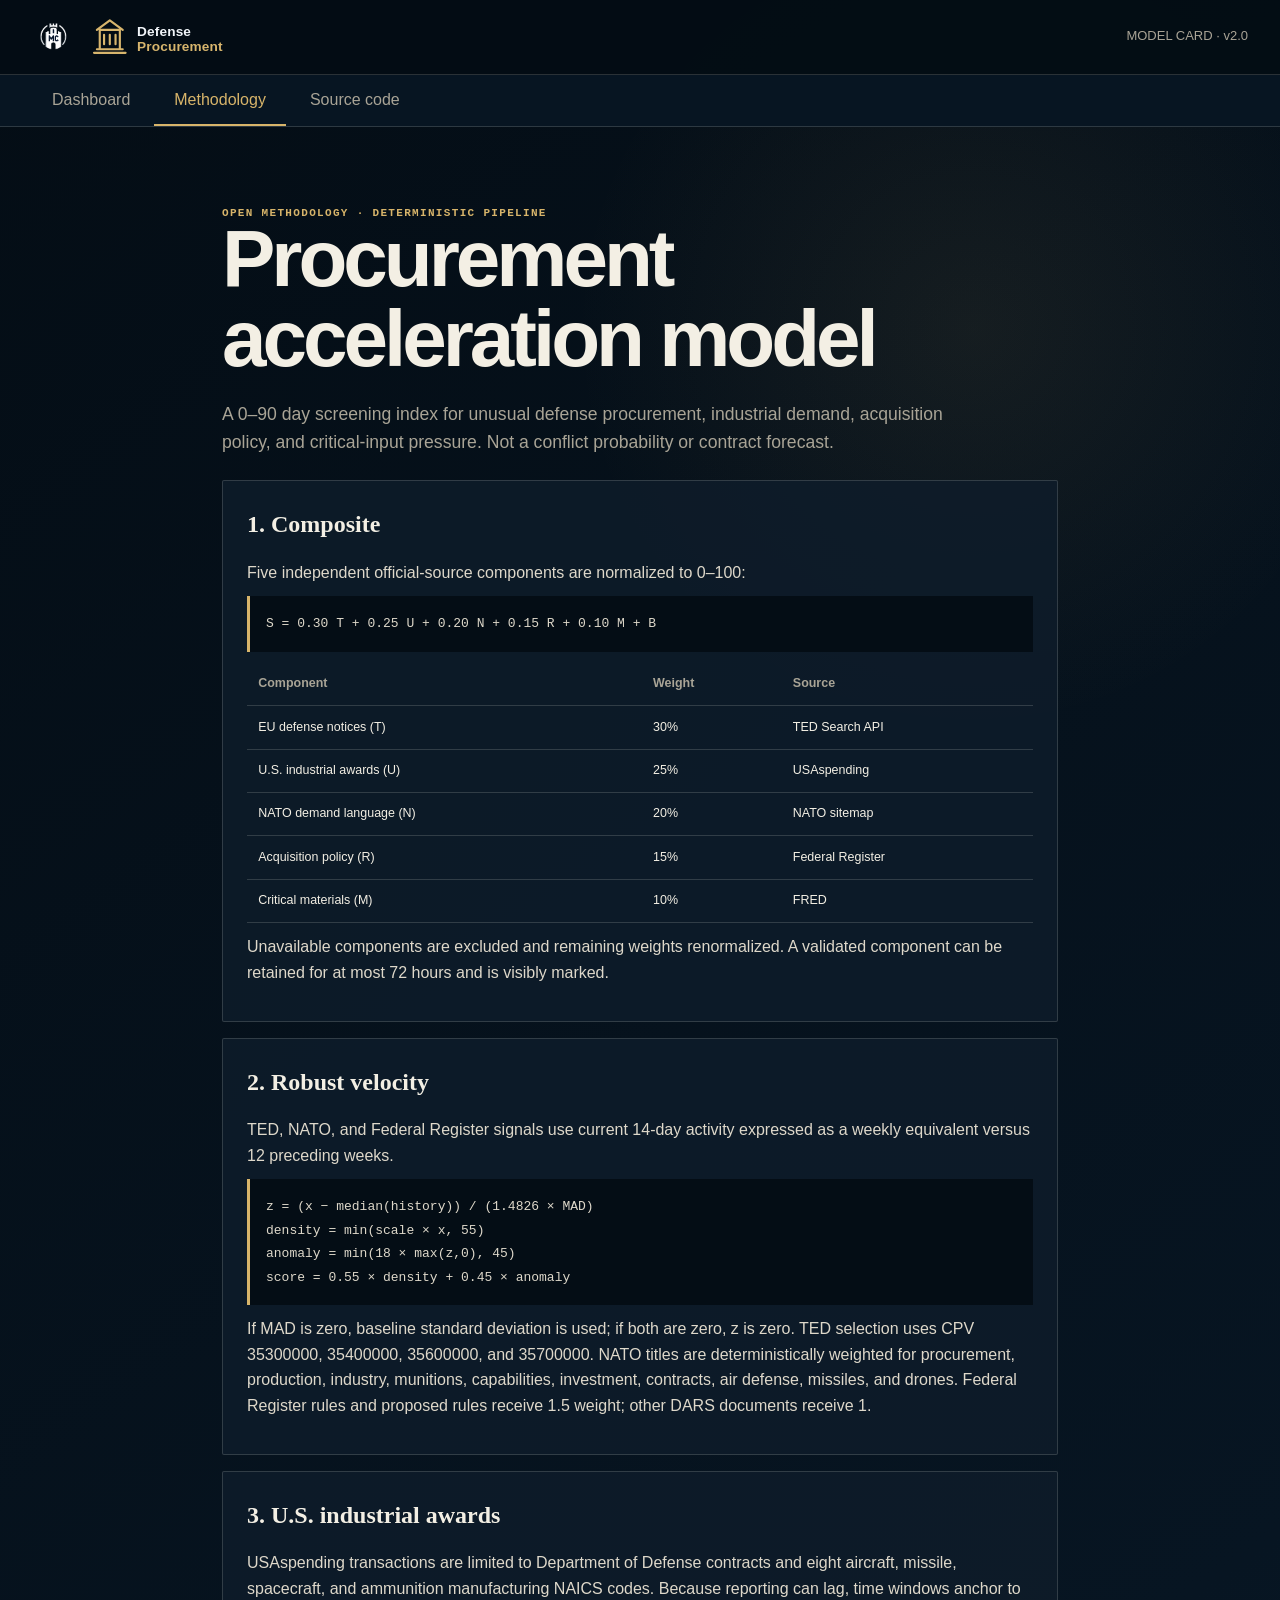
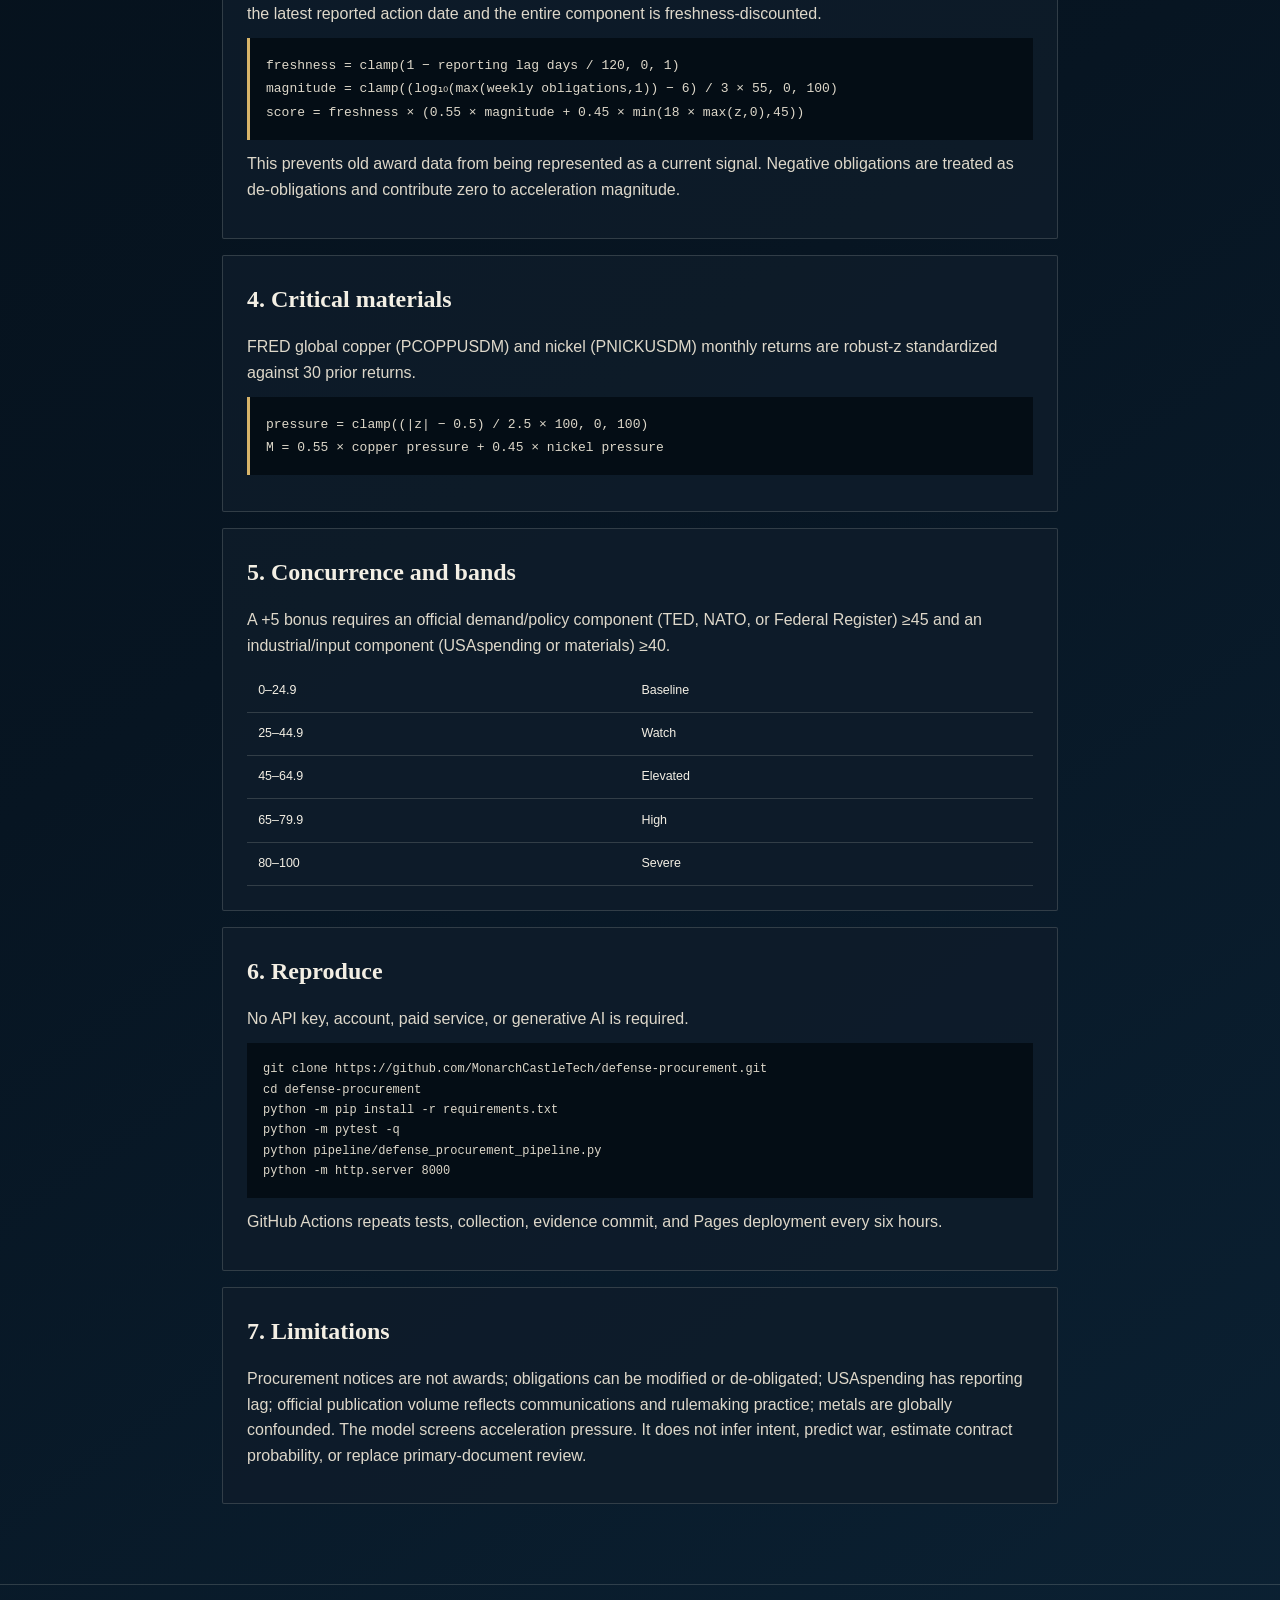
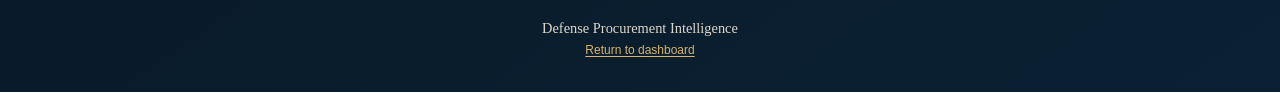
==== methodology/index.html @ 82b2d21a "feat: add autonomous procurement acceleration warning" ====
<!doctype html><html lang="en"><head><meta charset="utf-8"><meta name="viewport" content="width=device-width,initial-scale=1"><title>Methodology — Defense Procurement Intelligence</title><meta name="description" content="Reproducible methodology for defense procurement acceleration early warning."><link rel="icon" href="../assets/product-logo.svg" type="image/svg+xml"><link rel="stylesheet" href="../assets/style.css"><style>.method{max-width:900px}.method-hero{padding:3rem 0 1.5rem}.method-hero h1{font-size:clamp(2.5rem,7vw,5rem);line-height:1;letter-spacing:-.05em}.method-hero>p:last-child{color:var(--text-muted);font-size:1.1rem;max-width:760px;margin-top:1.3rem}.method section{margin-bottom:1rem}.method section h2{font-family:var(--font-serif);margin-bottom:1rem}.method section p,.method section li{color:var(--text-secondary);margin:.7rem 0}.formula{background:var(--bg-primary);border-left:3px solid var(--accent);padding:1rem;font:13px/1.8 var(--font-mono);overflow:auto}.method table{width:100%;border-collapse:collapse;min-width:600px}.method th,.method td{text-align:left;border-bottom:1px solid var(--border);padding:.7rem;font-size:.78rem}.method th{color:var(--text-muted)}.method pre{background:var(--bg-primary);padding:1rem;overflow:auto;color:var(--text-secondary);font:12px/1.7 var(--font-mono)}</style></head><body><header class="header"><a class="header-brand" href="../"><img class="brand-mark" src="../assets/mct-mark.png" alt="Monarch Castle Technologies"><img class="product-logo" src="../assets/product-logo.svg" alt="Defense Procurement Intelligence"></a><div class="header-meta">MODEL CARD · v2.0</div></header><nav class="nav-tabs"><a class="nav-tab" href="../">Dashboard</a><a class="nav-tab active" href="./">Methodology</a><a class="nav-tab" href="https://github.com/MonarchCastleTech/defense-procurement">Source code</a></nav>
<main class="main method"><header class="method-hero"><p class="kicker">Open methodology · deterministic pipeline</p><h1>Procurement acceleration model</h1><p>A 0–90 day screening index for unusual defense procurement, industrial demand, acquisition policy, and critical-input pressure. Not a conflict probability or contract forecast.</p></header>
<section class="card"><h2>1. Composite</h2><p>Five independent official-source components are normalized to 0–100:</p><p class="formula">S = 0.30 T + 0.25 U + 0.20 N + 0.15 R + 0.10 M + B</p><div style="overflow:auto"><table><thead><tr><th>Component</th><th>Weight</th><th>Source</th></tr></thead><tbody><tr><td>EU defense notices (T)</td><td>30%</td><td>TED Search API</td></tr><tr><td>U.S. industrial awards (U)</td><td>25%</td><td>USAspending</td></tr><tr><td>NATO demand language (N)</td><td>20%</td><td>NATO sitemap</td></tr><tr><td>Acquisition policy (R)</td><td>15%</td><td>Federal Register</td></tr><tr><td>Critical materials (M)</td><td>10%</td><td>FRED</td></tr></tbody></table></div><p>Unavailable components are excluded and remaining weights renormalized. A validated component can be retained for at most 72 hours and is visibly marked.</p></section>
<section class="card"><h2>2. Robust velocity</h2><p>TED, NATO, and Federal Register signals use current 14-day activity expressed as a weekly equivalent versus 12 preceding weeks.</p><p class="formula">z = (x − median(history)) / (1.4826 × MAD)<br>density = min(scale × x, 55)<br>anomaly = min(18 × max(z,0), 45)<br>score = 0.55 × density + 0.45 × anomaly</p><p>If MAD is zero, baseline standard deviation is used; if both are zero, z is zero. TED selection uses CPV 35300000, 35400000, 35600000, and 35700000. NATO titles are deterministically weighted for procurement, production, industry, munitions, capabilities, investment, contracts, air defense, missiles, and drones. Federal Register rules and proposed rules receive 1.5 weight; other DARS documents receive 1.</p></section>
<section class="card"><h2>3. U.S. industrial awards</h2><p>USAspending transactions are limited to Department of Defense contracts and eight aircraft, missile, spacecraft, and ammunition manufacturing NAICS codes. Because reporting can lag, time windows anchor to the latest reported action date and the entire component is freshness-discounted.</p><p class="formula">freshness = clamp(1 − reporting lag days / 120, 0, 1)<br>magnitude = clamp((log₁₀(max(weekly obligations,1)) − 6) / 3 × 55, 0, 100)<br>score = freshness × (0.55 × magnitude + 0.45 × min(18 × max(z,0),45))</p><p>This prevents old award data from being represented as a current signal. Negative obligations are treated as de-obligations and contribute zero to acceleration magnitude.</p></section>
<section class="card"><h2>4. Critical materials</h2><p>FRED global copper (PCOPPUSDM) and nickel (PNICKUSDM) monthly returns are robust-z standardized against 30 prior returns.</p><p class="formula">pressure = clamp((|z| − 0.5) / 2.5 × 100, 0, 100)<br>M = 0.55 × copper pressure + 0.45 × nickel pressure</p></section>
<section class="card"><h2>5. Concurrence and bands</h2><p>A +5 bonus requires an official demand/policy component (TED, NATO, or Federal Register) ≥45 and an industrial/input component (USAspending or materials) ≥40.</p><div style="overflow:auto"><table><tbody><tr><td>0–24.9</td><td>Baseline</td></tr><tr><td>25–44.9</td><td>Watch</td></tr><tr><td>45–64.9</td><td>Elevated</td></tr><tr><td>65–79.9</td><td>High</td></tr><tr><td>80–100</td><td>Severe</td></tr></tbody></table></div></section>
<section class="card"><h2>6. Reproduce</h2><p>No API key, account, paid service, or generative AI is required.</p><pre>git clone https://github.com/MonarchCastleTech/defense-procurement.git
cd defense-procurement
python -m pip install -r requirements.txt
python -m pytest -q
python pipeline/defense_procurement_pipeline.py
python -m http.server 8000</pre><p>GitHub Actions repeats tests, collection, evidence commit, and Pages deployment every six hours.</p></section>
<section class="card"><h2>7. Limitations</h2><p>Procurement notices are not awards; obligations can be modified or de-obligated; USAspending has reporting lag; official publication volume reflects communications and rulemaking practice; metals are globally confounded. The model screens acceleration pressure. It does not infer intent, predict war, estimate contract probability, or replace primary-document review.</p></section></main><footer class="footer"><p>Defense Procurement Intelligence</p><p><a href="../">Return to dashboard</a></p></footer></body></html>
---- assets/style.css ----
:root {
  --bg-primary: #040d15;
  --bg-secondary: #071522;
  --bg-card: #0f1c2a;
  --bg-hover: #15283a;
  --border: rgba(243, 239, 228, 0.16);
  --text-primary: #f3efe4;
  --text-secondary: #ded8ca;
  --text-muted: #a9a496;
  --accent: #d7b46a;
  --accent-hover: #e7c882;
  --danger: #ef4444;
  --warning: #f59e0b;
  --success: #10b981;
  --info: #77b8cf;
  --font-mono: 'JetBrains Mono', 'Fira Code', monospace;
  --font-sans: Inter, 'Helvetica Neue', Arial, ui-sans-serif, system-ui, sans-serif;
  --font-serif: 'Iowan Old Style', 'Palatino Linotype', 'Book Antiqua', Palatino, Georgia, serif;
  --radius: 2px;
  --shadow: 0 2rem 5rem rgba(0, 0, 0, 0.3);
}

*, *::before, *::after { box-sizing: border-box; margin: 0; padding: 0; }

body {
  font-family: var(--font-sans);
  background:
    radial-gradient(circle at 76% 10%, rgba(215, 180, 106, 0.08), transparent 25rem),
    linear-gradient(145deg, var(--bg-primary), #071522 58%, #0b2133);
  color: var(--text-primary);
  line-height: 1.6;
  min-height: 100vh;
}

a { color: var(--accent); text-decoration: none; }
a:hover { color: var(--accent-hover); }
a:focus-visible, button:focus-visible { outline: 3px solid var(--accent-hover); outline-offset: 3px; }

.header {
  background: rgba(4, 13, 21, 0.94);
  border-bottom: 1px solid var(--border);
  padding: 0.8rem 2rem;
  display: flex;
  align-items: center;
  justify-content: space-between;
  position: sticky;
  top: 0;
  z-index: 100;
}

.header-brand {
  display: flex;
  align-items: center;
  gap: 0.75rem;
}

.header-brand h1 {
  font-family: var(--font-serif);
  font-size: 1.35rem;
  font-weight: 600;
  color: var(--text-primary);
}

.brand-mark {
  width: 42px;
  height: 42px;
  object-fit: contain;
  flex: 0 0 auto;
}

.product-logo { width: clamp(180px, 23vw, 260px); height: 48px; object-fit: contain; object-position: left center; }
.visually-hidden { position: absolute; width: 1px; height: 1px; padding: 0; margin: -1px; overflow: hidden; clip: rect(0 0 0 0); white-space: nowrap; border: 0; }

.header-meta {
  display: flex;
  align-items: center;
  gap: 1.5rem;
  font-size: 0.8125rem;
  color: var(--text-muted);
}

.header-meta .live-dot {
  width: 8px;
  height: 8px;
  background: var(--success);
  border-radius: 50%;
  animation: pulse 2s infinite;
}

@keyframes pulse {
  0%, 100% { opacity: 1; }
  50% { opacity: 0.4; }
}

.nav-tabs {
  display: flex;
  gap: 0.25rem;
  background: var(--bg-secondary);
  border-bottom: 1px solid var(--border);
  padding: 0 2rem;
}

.nav-tab {
  padding: 0.75rem 1.25rem;
  font-size: 0.875rem;
  color: var(--text-muted);
  border-bottom: 2px solid transparent;
  cursor: pointer;
  border-top: 0;
  border-left: 0;
  border-right: 0;
  background: transparent;
  font: inherit;
  transition: all 0.2s;
}

.nav-tab:hover { color: var(--text-primary); }
.nav-tab.active { color: var(--accent); border-bottom-color: var(--accent); }

.main { padding: 2rem; max-width: 1600px; margin: 0 auto; overflow-x: hidden; }

.grid { display: grid; gap: 1.5rem; }
.grid-2 { grid-template-columns: repeat(2, 1fr); }
.grid-3 { grid-template-columns: repeat(3, 1fr); }
.grid-4 { grid-template-columns: repeat(4, 1fr); }
.grid-map { grid-template-columns: 1fr 380px; align-items: start; min-width: 0; }
.grid-map > div:first-child { min-width: 0; overflow: hidden; }

@media (max-width: 1024px) {
  .grid-2, .grid-3, .grid-4 { grid-template-columns: 1fr; }
  .grid-map { grid-template-columns: 1fr; }
}

.card {
  background: rgba(15, 28, 42, 0.86);
  border: 1px solid var(--border);
  border-radius: var(--radius);
  padding: 1.5rem;
  overflow-x: auto;
}

.card-header {
  display: flex;
  align-items: center;
  justify-content: space-between;
  margin-bottom: 1rem;
}

.card-title {
  font-family: var(--font-serif);
  font-size: 0.9375rem;
  font-weight: 600;
  color: var(--text-primary);
}

.card-subtitle {
  font-size: 0.75rem;
  color: var(--text-muted);
  margin-top: 0.25rem;
}

.stat-grid {
  display: grid;
  grid-template-columns: repeat(4, 1fr);
  gap: 1rem;
  margin-bottom: 2rem;
}

@media (max-width: 768px) { .stat-grid { grid-template-columns: repeat(2, 1fr); } }

.stat-card {
  background: linear-gradient(145deg, rgba(15, 28, 42, 0.96), rgba(7, 21, 34, 0.9));
  border: 1px solid var(--border);
  border-radius: var(--radius);
  padding: 1.25rem;
}

.stat-value {
  font-size: 2rem;
  font-weight: 700;
  color: var(--accent-hover);
  font-family: var(--font-mono);
}

.stat-label {
  font-size: 0.75rem;
  color: var(--text-muted);
  margin-top: 0.25rem;
}

.stat-delta {
  font-size: 0.75rem;
  margin-top: 0.5rem;
  font-family: var(--font-mono);
}

.stat-delta.up { color: var(--success); }
.stat-delta.down { color: var(--danger); }
.stat-delta.neutral { color: var(--text-muted); }

.badge {
  display: inline-flex;
  align-items: center;
  gap: 0.375rem;
  padding: 0.25rem 0.625rem;
  font-size: 0.6875rem;
  font-weight: 600;
  border-radius: 999px;
  text-transform: uppercase;
  letter-spacing: 0.05em;
}

.badge-danger { background: rgba(239,68,68,0.15); color: var(--danger); }
.badge-warning { background: rgba(245,158,11,0.15); color: var(--warning); }
.badge-success { background: rgba(16,185,129,0.15); color: var(--success); }
.badge-info { background: rgba(6,182,212,0.15); color: var(--info); }

.map-container {
  background: var(--bg-primary);
  border: 1px solid var(--border);
  border-radius: var(--radius);
  height: 500px;
  position: relative;
  overflow: hidden;
  width: 100%;
}

.map-container svg { width: 100%; height: 100%; }

.sidebar {
  display: flex;
  flex-direction: column;
  gap: 1rem;
  min-width: 0;
}

.list-item {
  display: flex;
  align-items: center;
  justify-content: space-between;
  padding: 0.75rem 0;
  border-bottom: 1px solid var(--border);
}

.list-item:last-child { border-bottom: none; }

.list-item-title { font-size: 0.875rem; font-weight: 500; overflow: hidden; text-overflow: ellipsis; white-space: nowrap; max-width: 220px; }
.list-item-meta { font-size: 0.75rem; color: var(--text-muted); }

.data-table {
  width: 100%;
  border-collapse: collapse;
  font-size: 0.8125rem;
  table-layout: fixed;
}

.data-table th {
  text-align: left;
  padding: 0.625rem 0.75rem;
  color: var(--text-muted);
  font-weight: 600;
  font-size: 0.6875rem;
  text-transform: uppercase;
  letter-spacing: 0.05em;
  border-bottom: 1px solid var(--border);
}

.data-table td {
  padding: 0.625rem 0.75rem;
  border-bottom: 1px solid rgba(45,55,72,0.5);
  font-family: var(--font-mono);
  font-size: 0.75rem;
  max-width: 180px;
  overflow: hidden;
  text-overflow: ellipsis;
  white-space: nowrap;
}

.data-table tr:hover td { background: var(--bg-hover); }

.score-bar {
  height: 6px;
  background: var(--bg-primary);
  border-radius: 3px;
  overflow: hidden;
  flex: 1;
  min-width: 80px;
}

.score-bar-fill {
  height: 100%;
  border-radius: 3px;
  transition: width 0.5s ease;
}

.score-high { background: var(--danger); }
.score-medium { background: var(--warning); }
.score-low { background: var(--success); }

.chart-container {
  height: 250px;
  position: relative;
}

.chart-container svg { width: 100%; height: 100%; }
.chart-empty { display: grid; height: 100%; place-items: center; color: var(--text-muted); font-family: var(--font-mono); font-size: 0.75rem; }

.footer {
  text-align: center;
  padding: 2rem;
  color: var(--text-muted);
  font-size: 0.75rem;
  border-top: 1px solid var(--border);
  margin-top: 2rem;
}

.footer p:first-child { color: var(--text-secondary); font-family: var(--font-serif); font-size: 0.9rem; }
.footer a { text-decoration: underline; text-underline-offset: 0.2em; }

.tag-source {
  font-size: 0.625rem;
  color: var(--text-muted);
  font-family: var(--font-mono);
  background: var(--bg-primary);
  padding: 0.125rem 0.375rem;
  border-radius: 3px;
}

.btn {
  display: inline-flex;
  align-items: center;
  gap: 0.5rem;
  padding: 0.5rem 1rem;
  font-size: 0.8125rem;
  font-weight: 500;
  border-radius: 6px;
  border: 1px solid var(--border);
  background: var(--bg-card);
  color: var(--text-primary);
  cursor: pointer;
  transition: all 0.2s;
}

.btn:hover { background: var(--bg-hover); border-color: var(--accent); }
.btn-primary { background: var(--accent); border-color: var(--accent); color: white; }
.btn-primary:hover { background: var(--accent-hover); }

.alert {
  padding: 0.75rem 1rem;
  border-radius: 6px;
  font-size: 0.8125rem;
  margin-bottom: 1rem;
  border-left: 3px solid;
}

.alert-info { background: rgba(6,182,212,0.1); border-color: var(--info); }
.alert-warning { background: rgba(245,158,11,0.1); border-color: var(--warning); }
.alert-danger { background: rgba(239,68,68,0.1); border-color: var(--danger); }

.axis text { fill: var(--text-muted); font-size: 10px; }
.axis path, .axis line { stroke: var(--border); }

.tooltip {
  position: absolute;
  background: var(--bg-secondary);
  border: 1px solid var(--border);
  border-radius: 6px;
  padding: 0.75rem;
  font-size: 0.75rem;
  pointer-events: none;
  z-index: 1000;
  box-shadow: var(--shadow);
  max-width: 250px;
}

.skip-link { position: fixed; left: 1rem; top: -5rem; z-index: 1001; padding: 0.75rem 1rem; color: var(--bg-primary); background: var(--accent-hover); }
.skip-link:focus { top: 1rem; }

@media (max-width: 720px) {
  .header { position: static; padding: 0.8rem 1rem; align-items: flex-start; }
  .product-logo { width: clamp(150px, 48vw, 220px); height: 42px; }
  .header-meta { gap: 0.6rem; flex-wrap: wrap; justify-content: flex-end; }
  .header-meta span:nth-of-type(2) { display: none; }
  .nav-tabs { padding: 0 0.5rem; overflow-x: auto; }
  .nav-tab { padding: 0.7rem 0.9rem; white-space: nowrap; }
  .main { padding: 1rem; }
  .card { padding: 1rem; }
}

@media (prefers-reduced-motion: reduce) {
  *, *::before, *::after { scroll-behavior: auto !important; animation-duration: 0.01ms !important; animation-iteration-count: 1 !important; transition-duration: 0.01ms !important; }
}

body{--signal:var(--accent)}body[data-status="baseline"]{--signal:var(--success)}body[data-status="watch"]{--signal:var(--warning)}body[data-status="elevated"],body[data-status="high"]{--signal:#f07f45}body[data-status="severe"]{--signal:var(--danger)}
.warning-card{display:grid;grid-template-columns:230px 1fr;gap:2.2rem;align-items:center;padding:2.2rem;background:linear-gradient(120deg,rgba(15,28,42,.98),rgba(7,21,34,.9));border:1px solid var(--border)}.warning-score{--score:0deg;width:180px;height:180px;border-radius:50%;background:conic-gradient(var(--signal) var(--score),#1a3042 0);display:grid;place-content:center;text-align:center;position:relative;margin:auto}.warning-score:before{content:"";position:absolute;inset:10px;border-radius:50%;background:#0b1a27}.warning-score>*{position:relative}.warning-score strong{font:700 2.8rem var(--font-mono)}.warning-score span{font:12px var(--font-mono);color:var(--text-muted)}.warning-score small{display:block;margin-top:1.3rem;font:10px var(--font-mono);letter-spacing:.12em;color:var(--text-muted)}.kicker{color:var(--accent);font:600 11px var(--font-mono);letter-spacing:.12em;text-transform:uppercase}.warning-title{display:flex;gap:1rem;align-items:center;flex-wrap:wrap}.warning-title h1{font-size:clamp(2rem,4vw,4rem);line-height:1.05;letter-spacing:-.045em}.state{border:1px solid var(--signal);color:var(--signal);padding:.3rem .55rem;font:600 11px var(--font-mono)}.headline{font-size:1.15rem;margin-top:1.2rem}.explain{color:var(--text-muted);max-width:900px;margin-top:.45rem}.warning-meta{display:flex;gap:1.5rem;margin-top:1.4rem;color:var(--text-muted);font-size:.75rem}.warning-meta b{color:var(--text-primary);font-family:var(--font-mono)}
.component-grid{display:grid;grid-template-columns:repeat(5,minmax(0,1fr));gap:.8rem;margin:1rem 0 1.7rem}.component{background:rgba(15,28,42,.9);border:1px solid var(--border);padding:1rem;min-width:0}.component>div{display:flex;justify-content:space-between;color:var(--text-muted);font-size:.72rem}.component>div b{color:var(--accent);font:600 11px var(--font-mono)}.component>strong{display:block;font:700 1.7rem var(--font-mono);margin:.8rem 0}.component>i{height:4px;background:#06101a;display:block}.component>i em{display:block;height:100%;background:var(--signal)}.component>small{display:block;color:var(--text-muted);font-size:.68rem;line-height:1.45;margin-top:.6rem}.dashboard-grid{display:grid;grid-template-columns:1fr 1fr;gap:1rem;margin-bottom:1rem}.dashboard-grid>.wide{grid-column:span 1}.section-head{display:flex;justify-content:space-between;align-items:flex-start;gap:1rem;margin-bottom:1rem}.section-head h2{font-family:var(--font-serif);font-size:1.1rem}.section-head>span,.section-head div+span{color:var(--text-muted);font:10px var(--font-mono)}.signal-grid{display:grid;grid-template-columns:1fr 1fr;gap:.5rem}.procurement-signal,.official-signal{display:block;background:rgba(21,40,58,.75);padding:.8rem;border-left:2px solid var(--info);color:inherit}.procurement-signal>div,.official-signal>div{display:flex;justify-content:space-between;gap:.6rem;color:var(--text-muted);font:10px var(--font-mono)}.procurement-signal em,.official-signal em{color:var(--accent);font-style:normal}.procurement-signal b,.official-signal b{display:block;margin:.4rem 0;font-size:.78rem;line-height:1.4}.procurement-signal small{color:var(--text-muted);font-size:.65rem}.award-list,.signal-list{display:grid;gap:.5rem;max-height:600px;overflow:auto}.award,.official-signal{background:rgba(21,40,58,.75);padding:.8rem}.award>div{display:flex;justify-content:space-between;gap:.8rem}.award b{font-size:.75rem}.award span{color:var(--accent);font:11px var(--font-mono)}.award p{font-size:.7rem;color:var(--text-secondary);margin:.35rem 0}.award small{font-size:.62rem;color:var(--text-muted)}.material-grid{display:grid;grid-template-columns:1fr 1fr;gap:.7rem}.material{display:grid;gap:.5rem;background:rgba(21,40,58,.75);padding:1rem;color:inherit}.material>div{display:flex;justify-content:space-between}.material small{color:var(--text-muted)}.material strong{font:700 1.5rem var(--font-mono)}.material span,.material em{font:10px var(--font-mono)}.material em{font-style:normal;color:var(--accent)}.history svg{width:100%;height:220px}.gridline{stroke:rgba(243,239,228,.1);stroke-dasharray:4 6}.history-line{stroke:var(--accent);stroke-width:3;fill:none}.sources{margin-top:1rem}.source-grid{display:grid;grid-template-columns:repeat(5,1fr);gap:.6rem}.source-grid a{display:block;background:rgba(21,40,58,.75);padding:.8rem;color:inherit}.source-grid b,.source-grid span{display:block}.source-grid b{font-size:.72rem}.source-grid span{font-size:.65rem;color:var(--text-muted);margin-top:.25rem}.empty{color:var(--text-muted);padding:1rem}
@media(max-width:1050px){.component-grid{grid-template-columns:repeat(2,1fr)}.component:last-child{grid-column:span 2}.dashboard-grid{grid-template-columns:1fr}.source-grid{grid-template-columns:repeat(2,1fr)}}
@media(max-width:650px){.warning-card{grid-template-columns:1fr;padding:1.35rem}.warning-score{width:145px;height:145px}.warning-score strong{font-size:2.2rem}.warning-title,.warning-meta{justify-content:center}.warning-title h1,.headline,.explain,.kicker{text-align:center}.component-grid{grid-template-columns:1fr}.component:last-child{grid-column:auto}.signal-grid,.material-grid,.source-grid{grid-template-columns:1fr}.header-meta #generated{display:none}}
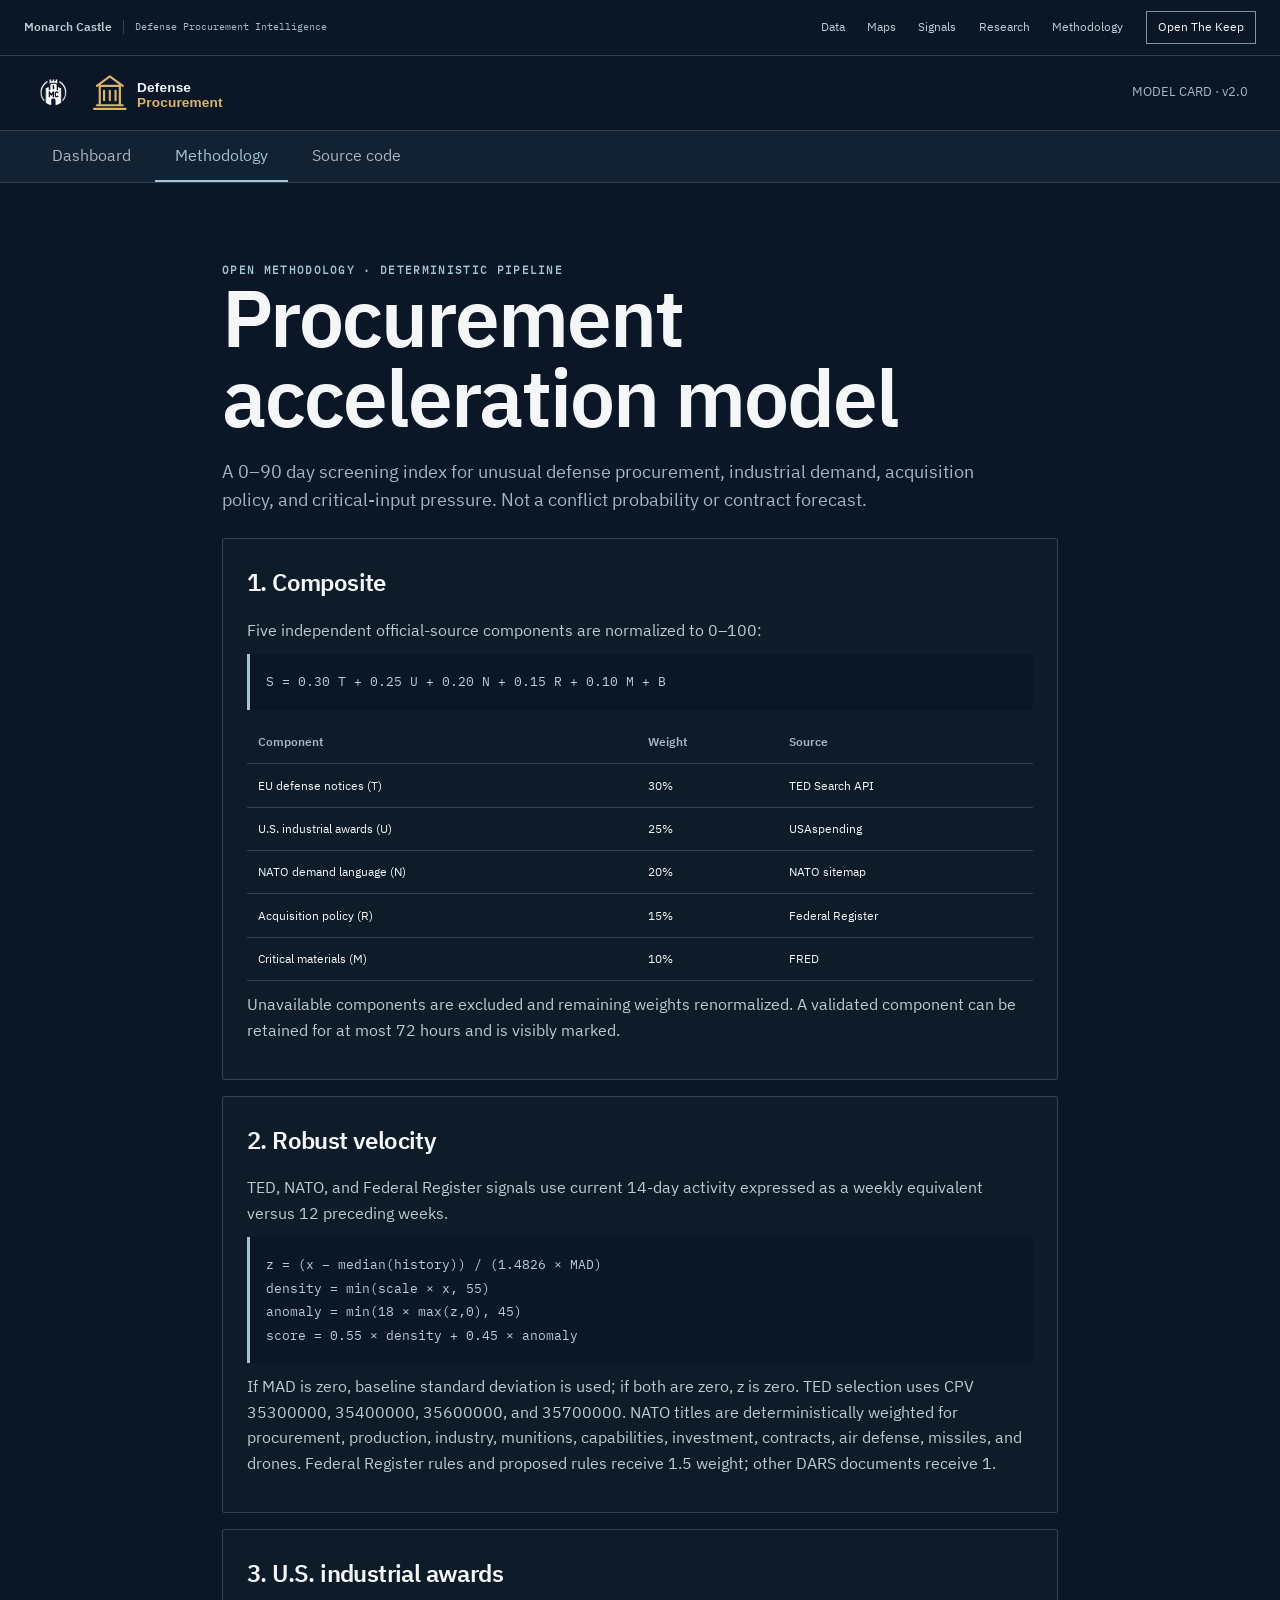
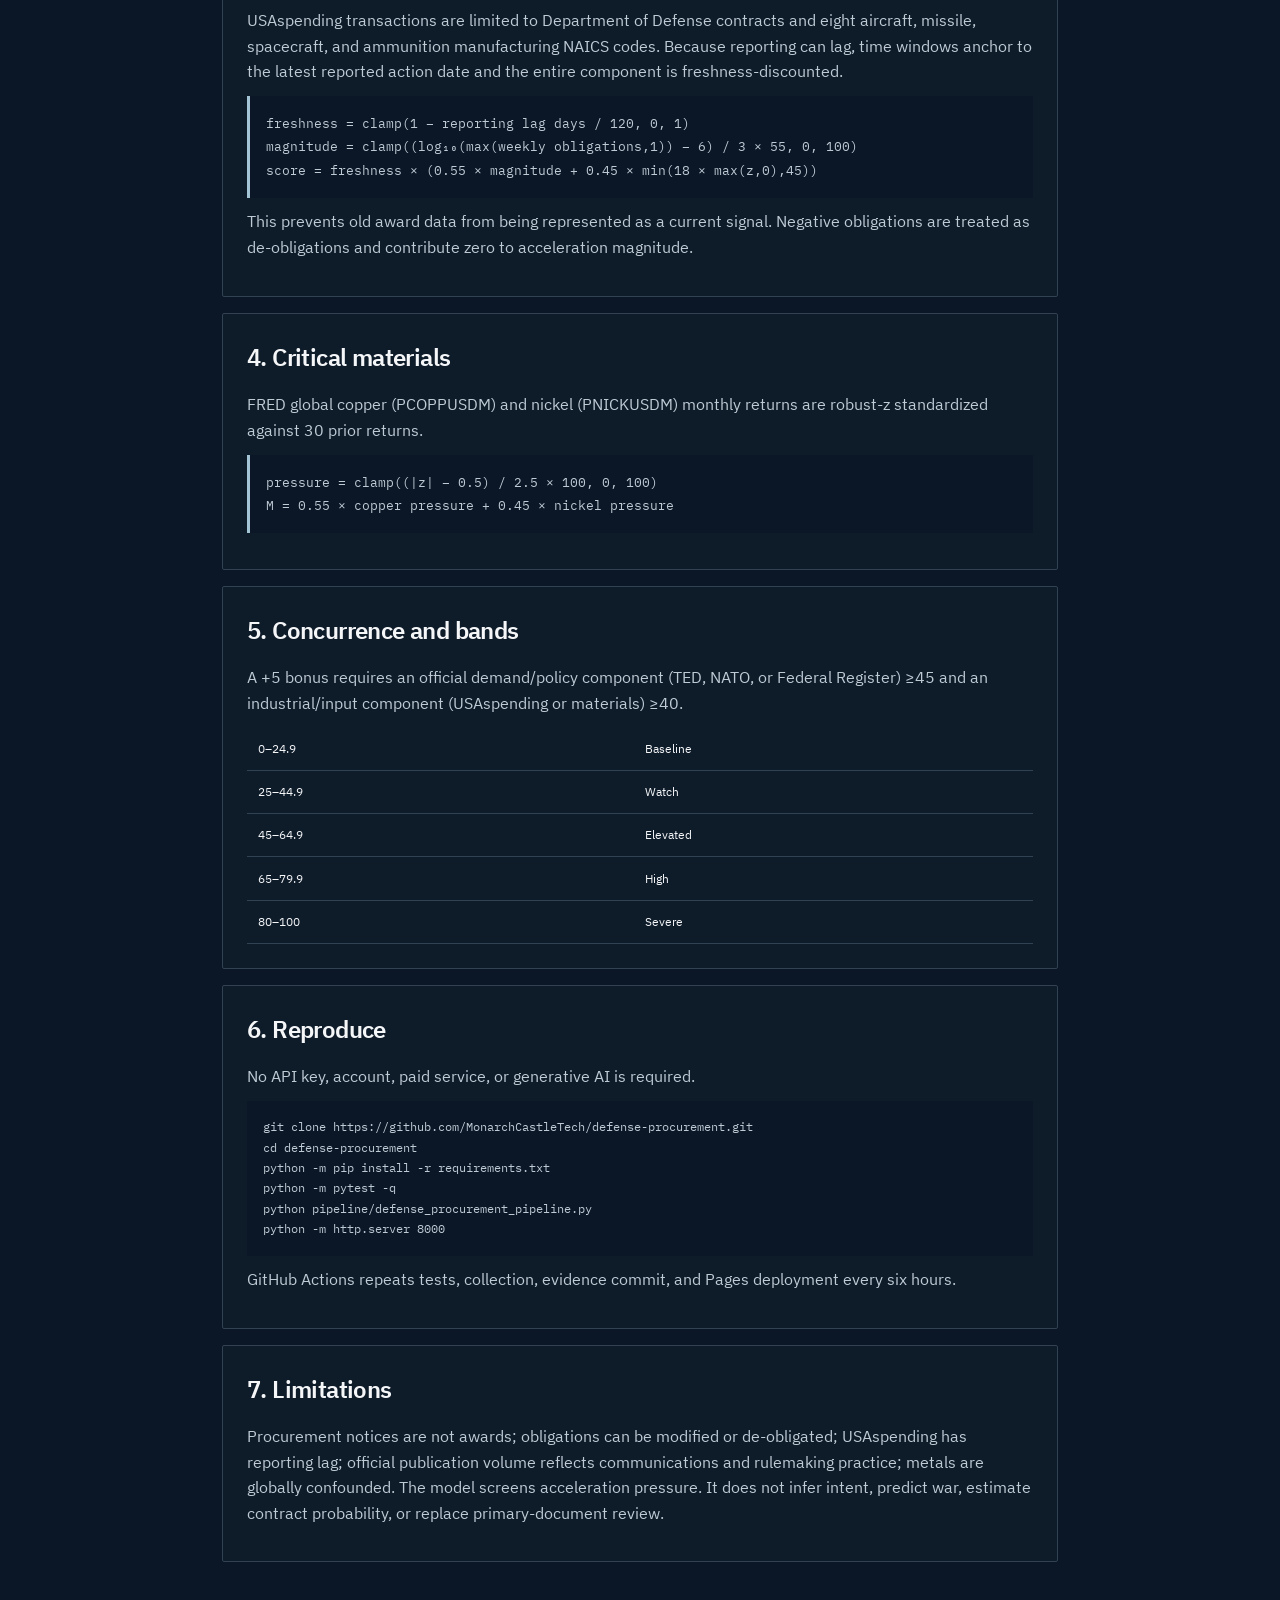
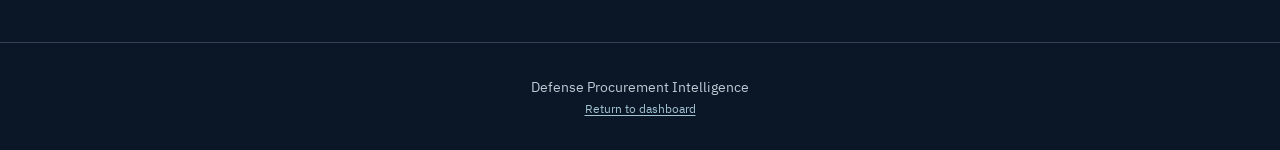
==== commit 2906f0cb: "Adopt Monarch Castle public design 2026.10" ====
--- a/methodology/index.html
+++ b/methodology/index.html
@@ -1,4 +1,6 @@
-<!doctype html><html lang="en"><head><meta charset="utf-8"><meta name="viewport" content="width=device-width,initial-scale=1"><title>Methodology — Defense Procurement Intelligence</title><meta name="description" content="Reproducible methodology for defense procurement acceleration early warning."><link rel="icon" href="../assets/product-logo.svg" type="image/svg+xml"><link rel="stylesheet" href="../assets/style.css"><style>.method{max-width:900px}.method-hero{padding:3rem 0 1.5rem}.method-hero h1{font-size:clamp(2.5rem,7vw,5rem);line-height:1;letter-spacing:-.05em}.method-hero>p:last-child{color:var(--text-muted);font-size:1.1rem;max-width:760px;margin-top:1.3rem}.method section{margin-bottom:1rem}.method section h2{font-family:var(--font-serif);margin-bottom:1rem}.method section p,.method section li{color:var(--text-secondary);margin:.7rem 0}.formula{background:var(--bg-primary);border-left:3px solid var(--accent);padding:1rem;font:13px/1.8 var(--font-mono);overflow:auto}.method table{width:100%;border-collapse:collapse;min-width:600px}.method th,.method td{text-align:left;border-bottom:1px solid var(--border);padding:.7rem;font-size:.78rem}.method th{color:var(--text-muted)}.method pre{background:var(--bg-primary);padding:1rem;overflow:auto;color:var(--text-secondary);font:12px/1.7 var(--font-mono)}</style></head><body><header class="header"><a class="header-brand" href="../"><img class="brand-mark" src="../assets/mct-mark.png" alt="Monarch Castle Technologies"><img class="product-logo" src="../assets/product-logo.svg" alt="Defense Procurement Intelligence"></a><div class="header-meta">MODEL CARD · v2.0</div></header><nav class="nav-tabs"><a class="nav-tab" href="../">Dashboard</a><a class="nav-tab active" href="./">Methodology</a><a class="nav-tab" href="https://github.com/MonarchCastleTech/defense-procurement">Source code</a></nav>
+<!doctype html><html lang="en"><head><meta charset="utf-8"><meta name="viewport" content="width=device-width,initial-scale=1"><title>Methodology — Defense Procurement Intelligence</title><meta name="description" content="Reproducible methodology for defense procurement acceleration early warning."><link rel="icon" href="../assets/product-logo.svg" type="image/svg+xml"><link rel="stylesheet" href="../assets/style.css"><style>.method{max-width:900px}.method-hero{padding:3rem 0 1.5rem}.method-hero h1{font-size:clamp(2.5rem,7vw,5rem);line-height:1;letter-spacing:-.05em}.method-hero>p:last-child{color:var(--text-muted);font-size:1.1rem;max-width:760px;margin-top:1.3rem}.method section{margin-bottom:1rem}.method section h2{font-family:var(--font-serif);margin-bottom:1rem}.method section p,.method section li{color:var(--text-secondary);margin:.7rem 0}.formula{background:var(--bg-primary);border-left:3px solid var(--accent);padding:1rem;font:13px/1.8 var(--font-mono);overflow:auto}.method table{width:100%;border-collapse:collapse;min-width:600px}.method th,.method td{text-align:left;border-bottom:1px solid var(--border);padding:.7rem;font-size:.78rem}.method th{color:var(--text-muted)}.method pre{background:var(--bg-primary);padding:1rem;overflow:auto;color:var(--text-secondary);font:12px/1.7 var(--font-mono)}</style><link rel="stylesheet" href="../assets/monarch/design.css">
+</head><body class="monarch-product" data-monarch-product="defense-procurement">
+<header class="monarch-shell"><a class="monarch-shell-brand" href="https://monarchcastle.com/">Monarch Castle<span class="monarch-shell-product">Defense Procurement Intelligence</span></a><nav aria-label="Monarch Castle collection"><a href="https://monarchcastle.com/datasets/">Data</a><a href="https://monarchcastle.com/products/">Maps</a><a href="https://monarchcastle.com/insights/">Signals</a><a href="https://monarchcastle.com/developers/">Research</a><a href="https://monarchcastle.com/methodology/">Methodology</a><a class="monarch-shell-keep" href="https://monarchcastle.com/platform/">Open The Keep</a></nav><details><summary>Collection</summary><nav aria-label="Monarch Castle collection"><a href="https://monarchcastle.com/datasets/">Data</a><a href="https://monarchcastle.com/products/">Maps</a><a href="https://monarchcastle.com/insights/">Signals</a><a href="https://monarchcastle.com/developers/">Research</a><a href="https://monarchcastle.com/methodology/">Methodology</a><a class="monarch-shell-keep" href="https://monarchcastle.com/platform/">Open The Keep</a></nav></details></header><header class="header"><a class="header-brand" href="../"><img class="brand-mark" src="../assets/mct-mark.png" alt="Monarch Castle Technologies"><img class="product-logo" src="../assets/product-logo.svg" alt="Defense Procurement Intelligence"></a><div class="header-meta">MODEL CARD · v2.0</div></header><nav class="nav-tabs"><a class="nav-tab" href="../">Dashboard</a><a class="nav-tab active" href="./">Methodology</a><a class="nav-tab" href="https://github.com/MonarchCastleTech/defense-procurement">Source code</a></nav>
 <main class="main method"><header class="method-hero"><p class="kicker">Open methodology · deterministic pipeline</p><h1>Procurement acceleration model</h1><p>A 0–90 day screening index for unusual defense procurement, industrial demand, acquisition policy, and critical-input pressure. Not a conflict probability or contract forecast.</p></header>
 <section class="card"><h2>1. Composite</h2><p>Five independent official-source components are normalized to 0–100:</p><p class="formula">S = 0.30 T + 0.25 U + 0.20 N + 0.15 R + 0.10 M + B</p><div style="overflow:auto"><table><thead><tr><th>Component</th><th>Weight</th><th>Source</th></tr></thead><tbody><tr><td>EU defense notices (T)</td><td>30%</td><td>TED Search API</td></tr><tr><td>U.S. industrial awards (U)</td><td>25%</td><td>USAspending</td></tr><tr><td>NATO demand language (N)</td><td>20%</td><td>NATO sitemap</td></tr><tr><td>Acquisition policy (R)</td><td>15%</td><td>Federal Register</td></tr><tr><td>Critical materials (M)</td><td>10%</td><td>FRED</td></tr></tbody></table></div><p>Unavailable components are excluded and remaining weights renormalized. A validated component can be retained for at most 72 hours and is visibly marked.</p></section>
 <section class="card"><h2>2. Robust velocity</h2><p>TED, NATO, and Federal Register signals use current 14-day activity expressed as a weekly equivalent versus 12 preceding weeks.</p><p class="formula">z = (x − median(history)) / (1.4826 × MAD)<br>density = min(scale × x, 55)<br>anomaly = min(18 × max(z,0), 45)<br>score = 0.55 × density + 0.45 × anomaly</p><p>If MAD is zero, baseline standard deviation is used; if both are zero, z is zero. TED selection uses CPV 35300000, 35400000, 35600000, and 35700000. NATO titles are deterministically weighted for procurement, production, industry, munitions, capabilities, investment, contracts, air defense, missiles, and drones. Federal Register rules and proposed rules receive 1.5 weight; other DARS documents receive 1.</p></section>
--- a/assets/monarch/design.css
+++ b/assets/monarch/design.css
@@ -0,0 +1,38 @@
+/* Monarch Castle public product design, version 2026.10. Source: main site. */
+@font-face{font-family:"IBM Plex Sans";src:url("./fonts/IBMPlexSans-Regular.woff2") format("woff2");font-weight:400;font-display:swap}
+@font-face{font-family:"IBM Plex Sans";src:url("./fonts/IBMPlexSans-SemiBold.woff2") format("woff2");font-weight:600 800;font-display:swap}
+@font-face{font-family:"IBM Plex Mono";src:url("./fonts/IBMPlexMono-Regular.woff2") format("woff2");font-weight:400;font-display:swap}
+:root{--monarch-shell-height:3.5rem;--monarch-navy:#0B1726;--monarch-paper:#F4F6F8;--monarch-steel:#315E7C;--monarch-bronze:#9B8357}
+body.monarch-product{
+ --bg:#0B1726;--bg-primary:#0B1726;--bg-secondary:#122232;--bg-panel:#122232;--bg-panel-soft:#162A3B;--bg-card:#122232;--bg-hover:#1D3345;--bg-map:#0B1726;--ocean:#0B1726;--bg-deep:#080F18;--panel:#122232;--panel-2:#162A3B;--panel-soft:#162A3B;--panel-raised:#162A3B;--card:#122232;--elev:#122232;
+ --border:#314252;--border-2:#4D6376;--border-soft:#243746;--border-strong:#4D6376;--line:#314252;
+ --text:#F4F6F8;--text-primary:#F4F6F8;--text-secondary:#BECBD5;--text-2:#A8B6C4;--text-3:#8498AA;--text-muted:#A8B6C4;--text-faint:#8498AA;--muted:#A8B6C4;--faint:#8498AA;
+ --accent:#A2C4D5;--accent-hover:#D6E4ED;--accent-soft:rgba(162,196,213,.12);--signal:#A2C4D5;--signal-strong:#D6E4ED;
+ --sans:"IBM Plex Sans",Arial,sans-serif;--serif:var(--sans);--mono:"IBM Plex Mono",monospace;--font-sans:var(--sans);--font-serif:var(--sans);--font-heading:var(--sans);--font-body:var(--sans);--font-mono:var(--mono);
+ font-family:var(--sans);background:var(--bg);font-variant-numeric:tabular-nums;
+}
+.monarch-product h1,.monarch-product h2,.monarch-product h3,.monarch-product h4{font-family:"IBM Plex Sans",Arial,sans-serif!important;letter-spacing:-.025em}
+.monarch-product .topbar,.monarch-product .header,.monarch-product .site-nav{background:#0B1726;border-color:#314252}
+.monarch-product :focus-visible{outline:3px solid #B99558;outline-offset:3px}
+.monarch-shell{box-sizing:border-box!important;height:var(--monarch-shell-height)!important;min-height:var(--monarch-shell-height)!important;width:100%!important;display:flex!important;align-items:center!important;justify-content:space-between!important;gap:1.5rem!important;padding:0 1.5rem!important;background:#0B1726!important;border:0!important;border-bottom:1px solid #314252!important;color:#F4F6F8!important;position:relative;z-index:150;font:400 12px/1.4 "IBM Plex Sans",Arial,sans-serif!important;flex-shrink:0}
+.monarch-shell *{box-sizing:border-box}
+.monarch-shell-brand{display:flex!important;align-items:center!important;gap:.7rem!important;color:#F4F6F8!important;text-decoration:none!important;white-space:nowrap!important;font-weight:600!important;font-size:13px!important}
+.monarch-shell-product{font:400 10px/1.4 "IBM Plex Mono",monospace!important;letter-spacing:0!important;text-transform:none!important;color:#A8B6C4!important;border-left:1px solid #314252!important;padding-left:.7rem!important;max-width:21rem;overflow:hidden;text-overflow:ellipsis}
+.monarch-shell nav{display:flex!important;align-items:center!important;gap:1.4rem!important;position:static!important;width:auto!important;background:transparent!important;margin:0!important;padding:0!important;border:0!important}
+.monarch-shell a{color:#BECBD5!important;text-decoration:none!important;white-space:nowrap!important;font-size:12px!important;line-height:1.4!important;letter-spacing:0!important;text-transform:none!important}
+.monarch-shell a:hover{text-decoration:underline!important;color:#FFF!important}
+.monarch-shell .monarch-shell-keep{padding:.45rem .7rem!important;border:1px solid #8293A3!important;color:#F4F6F8!important}
+.monarch-shell details{display:none;position:relative}
+.monarch-shell summary{cursor:pointer;padding:.5rem;font-size:12px}
+.monarch-product-surface{position:relative;transform:translateZ(0);height:calc(100dvh - var(--monarch-shell-height));min-height:0;overflow:hidden}
+.monarch-product-surface #root,.monarch-product-surface .esg-app{height:100%;min-height:0}
+.monarch-product-surface .min-h-screen{min-height:100%!important}
+.monarch-product-surface .h-screen,.monarch-product-surface .h-dvh{height:100%!important}
+body[data-monarch-product="nuclear-energy-intelligence"] .site-nav{top:var(--monarch-shell-height)}
+body[data-monarch-product="georisk"]>.monarch-shell{position:fixed;top:0}
+body[data-monarch-product="georisk"] .shell-topbar{top:var(--monarch-shell-height)}
+body[data-monarch-product="georisk"] .shell-sidebar{top:calc(4rem + var(--monarch-shell-height));height:calc(100dvh - 4rem - var(--monarch-shell-height))}
+body[data-monarch-product="georisk"] main.min-h-screen{padding-top:calc(4rem + var(--monarch-shell-height))}
+@media(max-width:900px){.monarch-shell-product{max-width:14rem}.monarch-shell>nav{display:none!important}.monarch-shell details{display:block}.monarch-shell details[open]>nav{position:absolute!important;right:0!important;top:2.3rem!important;display:flex!important;flex-direction:column!important;align-items:stretch!important;gap:1rem!important;width:12rem!important;padding:1.25rem!important;background:#0B1726!important;border:1px solid #314252!important;z-index:200}}
+@media(max-width:480px){.monarch-shell{padding:0 1rem!important;gap:.5rem!important}.monarch-shell-product{display:none}.monarch-shell-brand{font-size:12px!important}}
+@media(prefers-reduced-motion:reduce){.monarch-product *,.monarch-product *::before,.monarch-product *::after{animation:none!important;transition:none!important;scroll-behavior:auto!important}}
